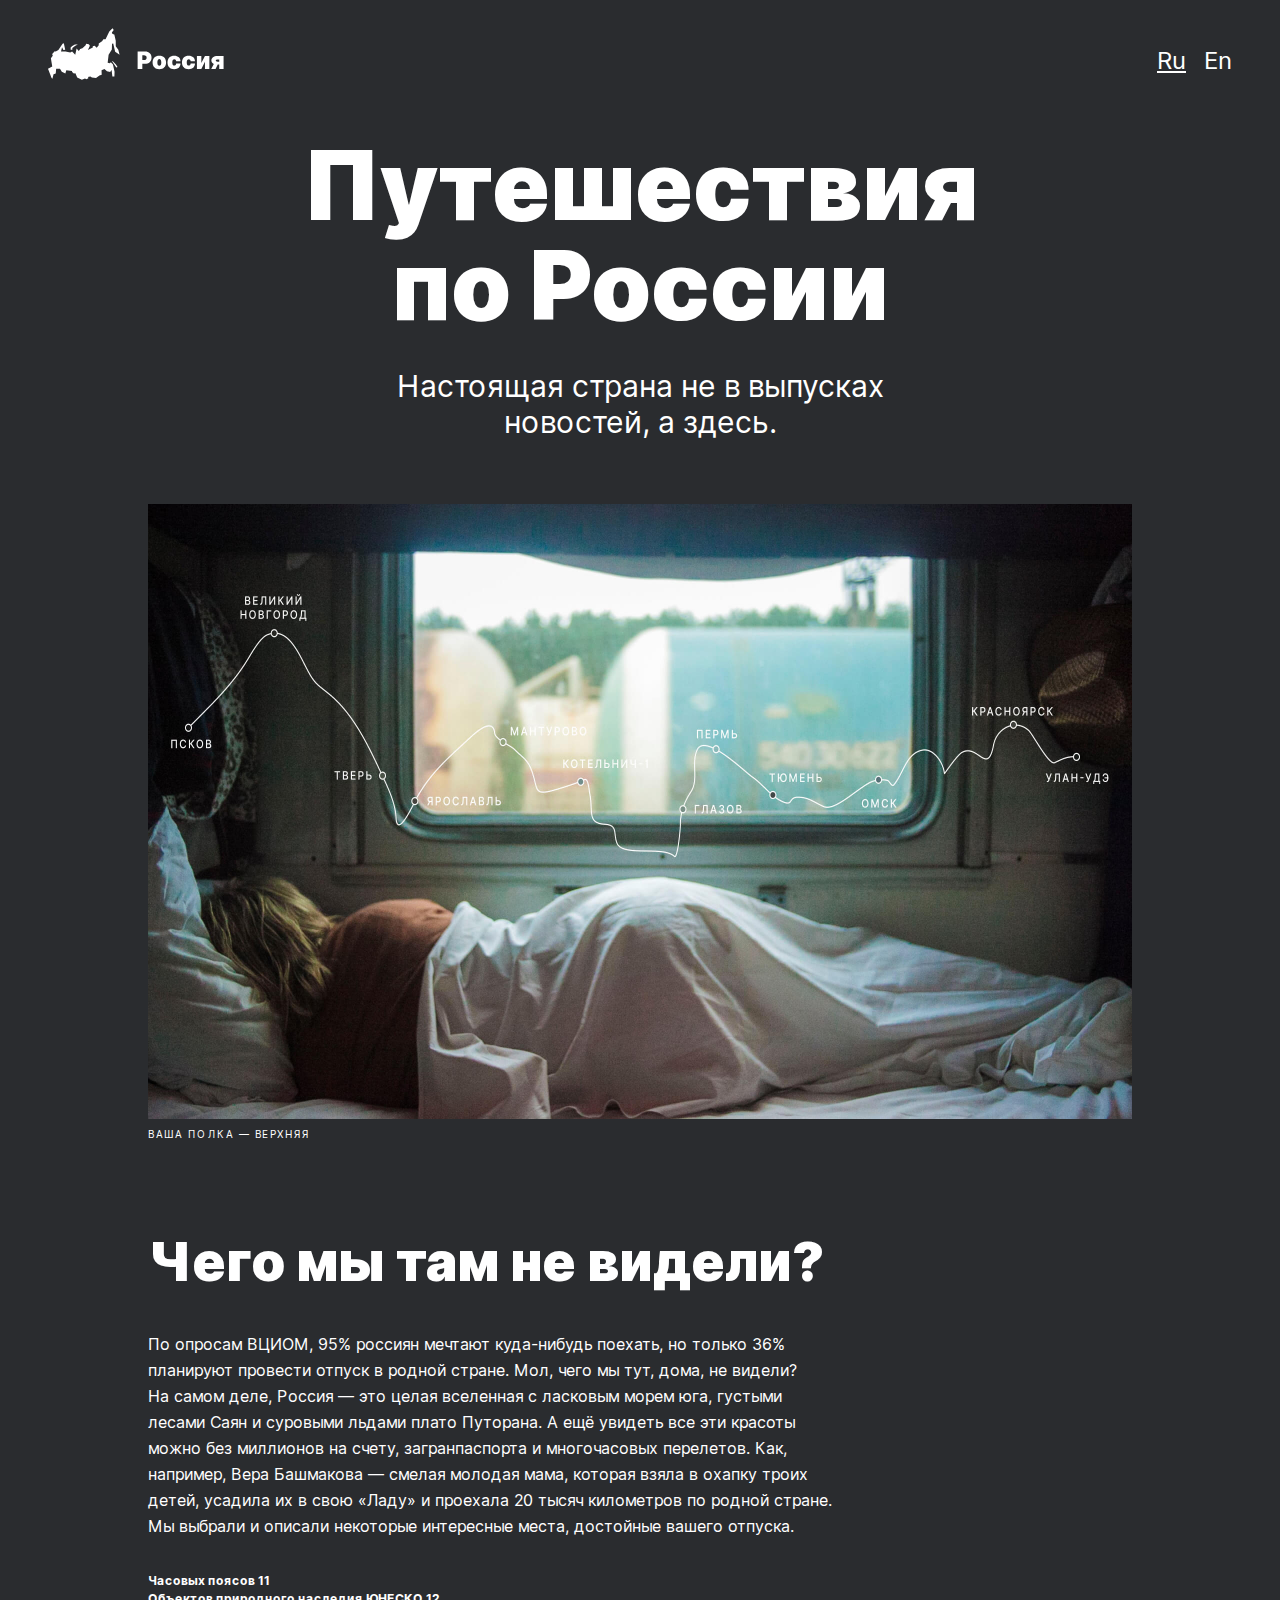
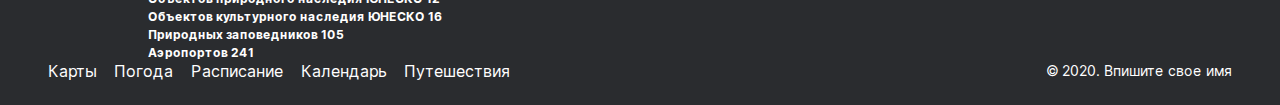
==== index-new.html @ 3299700e "Первые три блока макета" ====
<!DOCTYPE html>
<html lang="ru">
  <head>
    <meta charset="UTF-8" />
    <meta name="viewport" content="width=device-width, initial-scale=1.0" />
    <title>Путешествия по России</title>
    <link rel="stylesheet" href="./pages/index.css" />
  </head>
  <body>
    <div class="page">
      <header class="header">
        <img
          class="header__logo"
          src="./images/header-logo.svg"
          alt="логотип Путешествия по России"
        />
        <ul class="header__lang">
          <li class="header__lang-links">
            <a href="#" class="header__lang-link header__lang-link_active"
              >Ru</a
            >
          </li>
          <li class="header__lang-links">
            <a href="#" class="header__lang-link">En</a>
          </li>
        </ul>
      </header>

      <main class="content">
        <section class="lead">
          <h1 class="lead__title">Путешествия по России</h1>

          <p class="lead__subtitle">
            Настоящая страна не в выпусках новостей, а здесь.
          </p>
          <img
            class="lead__image"
            src="./images/lead-polka.jpg"
            alt="Изображение полки в вагоне"
          />
          <p class="lead__caption">ваша полка — верхняя</p>
        </section>

        <section class="intro">
          <h2 class="intro__title">Чего мы&nbsp;там не&nbsp;видели?</h2>
          <p class="intro__text">
            По&nbsp;опросам ВЦИОМ, 95% россиян мечтают куда-нибудь поехать, но&nbsp;только
            36% планируют провести отпуск в&nbsp;родной стране. Мол, чего мы&nbsp;тут,
            дома, не&nbsp;видели? На&nbsp;самом деле, Россия&nbsp;&mdash; это целая вселенная с
            ласковым морем юга, густыми лесами Саян и&nbsp;суровыми льдами плато
            Путорана. А&nbsp;ещё увидеть все эти красоты можно без миллионов на
            счету, загранпаспорта и&nbsp;многочасовых перелетов. Как, например, Вера
            Башмакова&nbsp;&mdash; смелая молодая мама, которая взяла в&nbsp;охапку троих детей,
            усадила их&nbsp;в&nbsp;свою &laquo;Ладу&raquo; и&nbsp;проехала 20&nbsp;тысяч километров по&nbsp;родной
            стране. Мы&nbsp;выбрали и&nbsp;описали некоторые интересные места, достойные
            вашего отпуска.
          </p>
          <ul class="intro__list">
            <li class="intro__list-element">Часовых поясов 11</li>
            <li class="intro__list-element">
              Объектов природного наследия ЮНЕСКО 12
            </li>
            <li class="intro__list-element">
              Объектов культурного наследия ЮНЕСКО 16
            </li>
            <li class="intro__list-element">Природных заповедников 105</li>
            <li class="intro__list-element">Аэропортов 241</li>
          </ul>
        </section>
      </main>

      <footer class="footer">
        <nav>
          <ul class="footer__menu">
            <li class="footer__links">
              <a href="#" class="footer__link">Карты</a>
            </li>
            <li class="footer__links">
              <a href="#" class="footer__link">Погода</a>
            </li>
            <li class="footer__links">
              <a href="#" class="footer__link">Расписание</a>
            </li>
            <li class="footer__links">
              <a href="#" class="footer__link">Календарь</a>
            </li>
            <li class="footer__links">
              <a href="#" class="footer__link">Путешествия</a>
            </li>
          </ul>
        </nav>
        <div>
          <p class="footer__copyright">&copy; 2020. Впишите свое имя</p>
        </div>
      </footer>
    </div>
  </body>
</html>
---- pages/index.css ----
@import url(../vendor/normalize.css);
@import url(../vendor/fonts/fonts.css);

.page {
  background-color: #2a2c2f;
  max-width: 100%;
  font-family: "Inter", sans-serif;
  -webkit-font-smoothing: antialiased;
  -moz-osx-font-smoothing: grayscale;
}

.header {
  display: flex;
  padding: 28px 48px 0 48px;
  max-width: 100%;
  justify-content: space-between;
}

.header__logo {
  width: 176px;
  height: 52px;
  align-items: center;
}

.header__lang {
  display: flex;
  column-gap: 18px;
  padding: 14px 0 0 0;
  margin: 0;
  align-items: center;
}

.header__lang-links {
  list-style: none;
  padding: 0;
  margin: 0;
}

.header__lang-link {
  padding: 0;
  margin: 0;
  color: #ffffff;
  font-style: normal;
  font-weight: 400;
  font-size: 24px;
  line-height: 1.17;
  text-align: right;
  text-decoration: none;
}

.header__lang-link_active {
  text-decoration: underline;
}

.header__lang-link:hover {
  opacity: 80%;
}

@media screen and (max-width: 790px) {
  .header {
    padding: 28px 24px 0 24px;
  }
}

@media screen and (max-width: 425px) {
  .header {
    padding: 16px 16px 0 16px;
  }
  .header__logo {
    width: 142px;
    height: 42px;
  }

  .header__lang-link {
    font-size: 18px;
    line-height: 1.1;
  }
}

.lead {
  max-width: 984px;
  margin: auto;
  display: flex;
  flex-direction: column;
  align-items: center;
  padding: 0 48px 0 48px;
}

.lead__title {
  max-width: 720px;
  margin: 0;
  padding: 56px 0 0 0;
  color: #ffffff;
  font-style: normal;
  font-weight: 900;
  font-size: 96px;
  line-height: 1.04;
  text-align: center;
}

.lead__subtitle {
  max-width: 640px;
  margin: 0;
  padding: 32px 0 0 0;
  color: #ffffff;
  font-style: normal;
  font-weight: 400;
  font-size: 30px;
  line-height: 1.2;
  text-align: center;
}

.lead__image {
  max-width: 100%;
  object-fit: scale-down;
  padding: 64px 0 0 0;
}

.lead__caption {
  margin: 0;
  padding: 8px 0 0 0;
  color: #ffffff;
  font-style: normal;
  font-weight: 400;
  font-size: 10px;
  line-height: 1.4;
  text-align: center;
  text-transform: uppercase;
  align-self: flex-start;
  letter-spacing: 1.5px;
}

@media screen and (max-width: 1050px) {
  .lead {
    max-width: 928px;
  }
  .lead__title {
    padding-top: 48px;
  }

  .lead__image {
    padding: 56px 0 0 0;
  }
}

@media screen and (max-width: 790px) {
  .lead {
    padding-left: 0;
    padding-right: 0;
  }
  .lead__caption {
    padding: 8px 24px 0 24px;
  }
}

@media screen and (max-width: 700px) {
  .lead__title {
    max-width: 500px;
    padding: 48px 0 0 0;
    font-size: 58px;
    line-height: 63px;
  }

  .lead__subtitle {
    max-width: 500px;
    padding: 16px 0 0 0;
    font-size: 30px;
    line-height: 35px;
    text-align: center;
  }
}

@media screen and (max-width: 425px) {
  .lead__title {
    max-width: 288px;
    padding: 48px 0 0 0;
    font-size: 40px;
    line-height: 44px;
  }

  .lead__subtitle {
    max-width: 288px;
    padding: 16px 0 0 0;
    font-size: 16px;
    line-height: 20px;
    text-align: center;
  }
  .lead__image {
    padding: 40px 0 0 0;
  }

  .lead__caption {
    padding: 8px 15px 0 15px;
  }
}

.intro {
  max-width: 984px;
  margin: auto;
}

.intro__title {
  padding: 92px 0 0 0;
  margin: 0;
  max-width: 690px;
  color: #ffffff;
  font-style: normal;
  font-weight: 900;
  font-size: 54px;
  line-height: 58px;
  text-align: left;
}

.intro__text {
  padding: 40px 0 0 0;
  margin: 0;
  max-width: 690px;
  color: #ffffff;
  font-style: normal;
  font-weight: 400;
  font-size: 16px;
  line-height: 163%;
  text-align: left;
}

.intro__list {
  padding: 33px 0 0 0;
  margin: 0;
}

.intro__list-element {
  margin: 0;
  padding: 0;
  max-width: 690px;
  color: #ffffff;
  font-style: normal;
  font-weight: 700;
  font-size: 12px;
  line-height: 18px;
  list-style: none;
}

@media screen and (max-width: 1050px) {
  .intro {
    max-width: 928px;
    padding: 0 48px 0 48px;
  }
}

@media screen and (max-width: 790px) {
  .intro {
    max-width: 928px;
    padding: 0 24px 0 24px;
  }
}

@media screen and (max-width: 425px) {
  .intro {
    padding: 0 16px 0 16px;
  }

  .intro__title {
    padding: 64px 0 0 0;
    max-width: 288px;
    font-size: 32px;
    line-height: 35px;
  }

  .intro__text {
    max-width: 288px;
  }
}

.footer {
  display: flex;
  max-width: 100%;
  justify-content: space-between;
  padding: 0 48px 24px 48px;
  margin: 0;
  align-items: center;
}

.footer__menu {
  display: flex;
  column-gap: 18px;
  padding: 0;
  margin: 0;
  align-items: center;
}

.footer__links {
  list-style: none;
  padding: 0;
  margin: 0;
}

.footer__link {
  padding: 0;
  margin: 0;
  color: #ffffff;
  font-style: normal;
  font-weight: 400;
  font-size: 16px;
  line-height: 18px;
  text-decoration: none;
}

.footer__copyright {
  padding: 0;
  margin: 0;
  font-style: normal;
  font-weight: 400;
  font-size: 14px;
  line-height: 16px;
  text-align: right;
  color: #ffffff;
}

@media screen and (max-width: 790px) {
  .footer {
    flex-direction: column;
    align-items: flex-start;
    padding: 0 16px 24px 16px;
  }

  .footer__menu {
    flex-direction: column;
    align-items: flex-start;
  }

  .footer__links {
    padding-bottom: 32px;
  }

  .footer__link {
    font-size: 24px;
    line-height: 24px;
  }

  .footer__copyright {
    padding-top: 16px;
    font-size: 14px;
    line-height: 14px;
  }
}
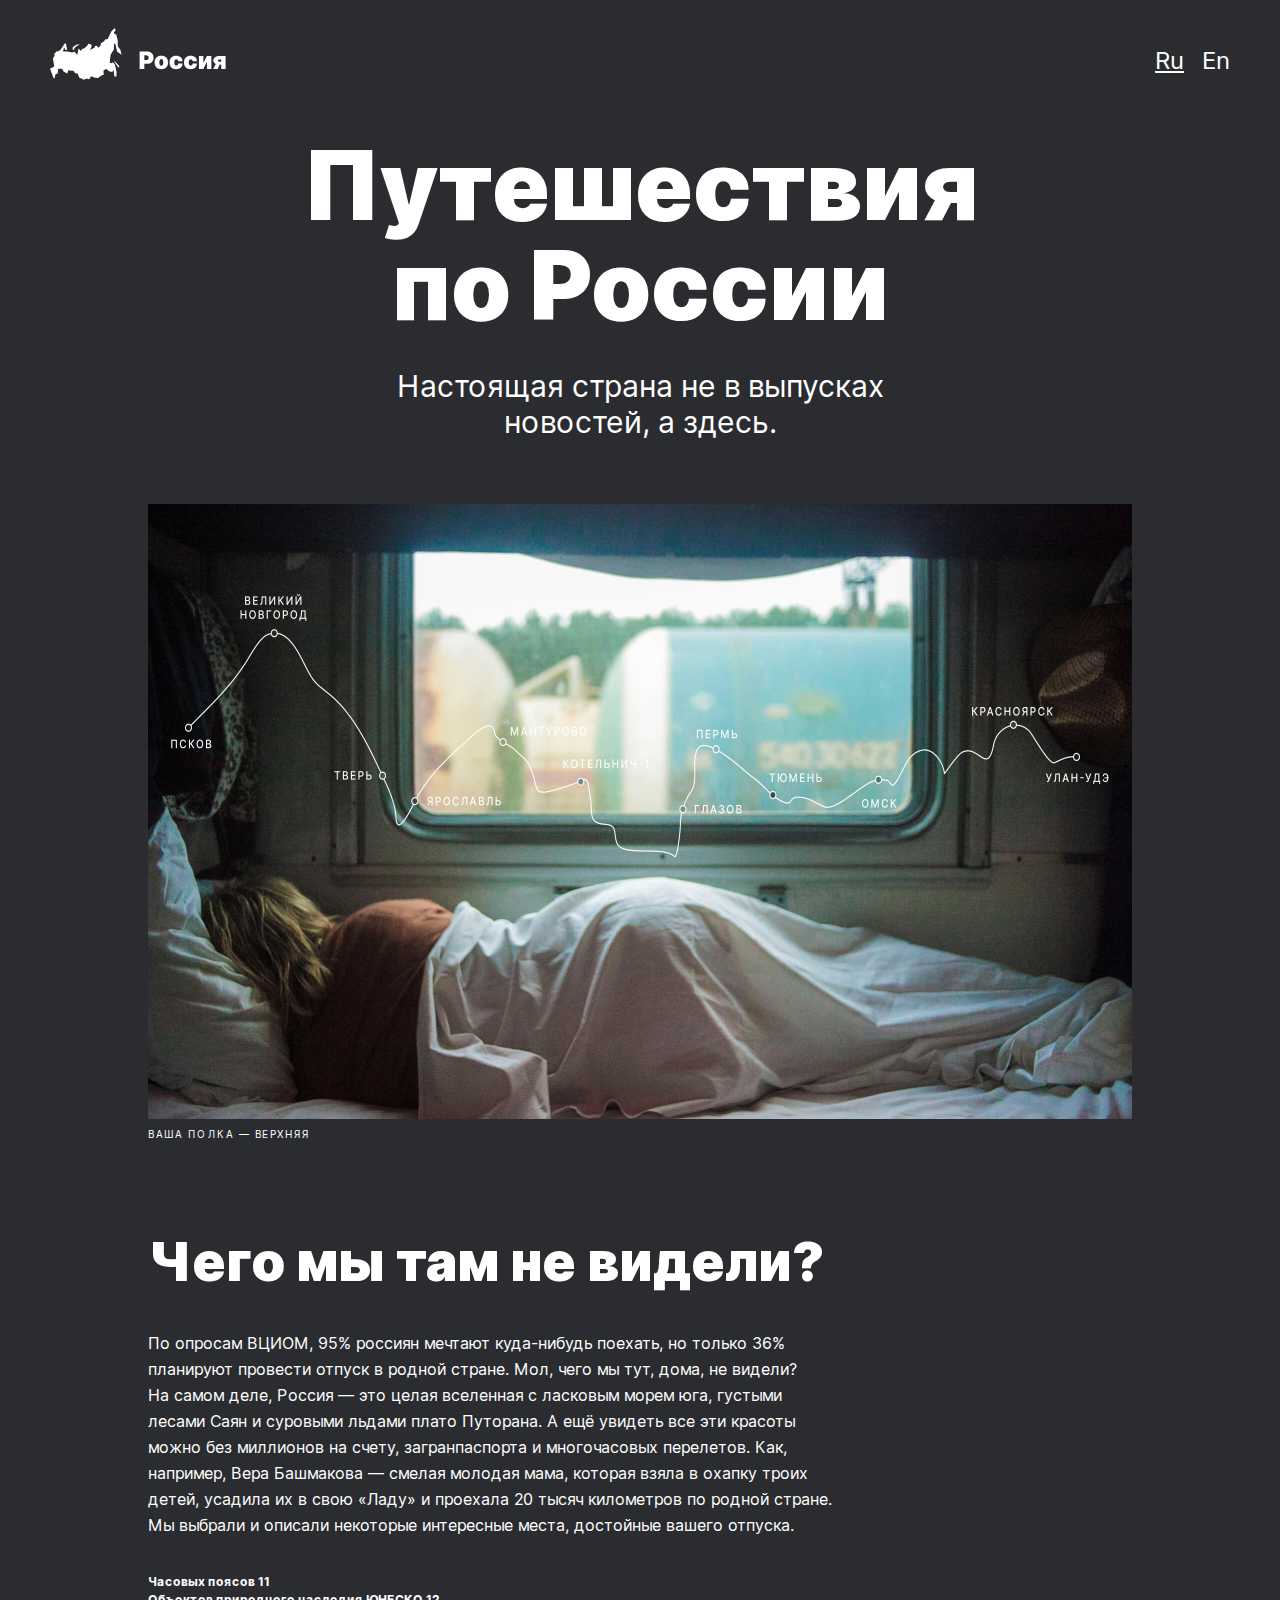
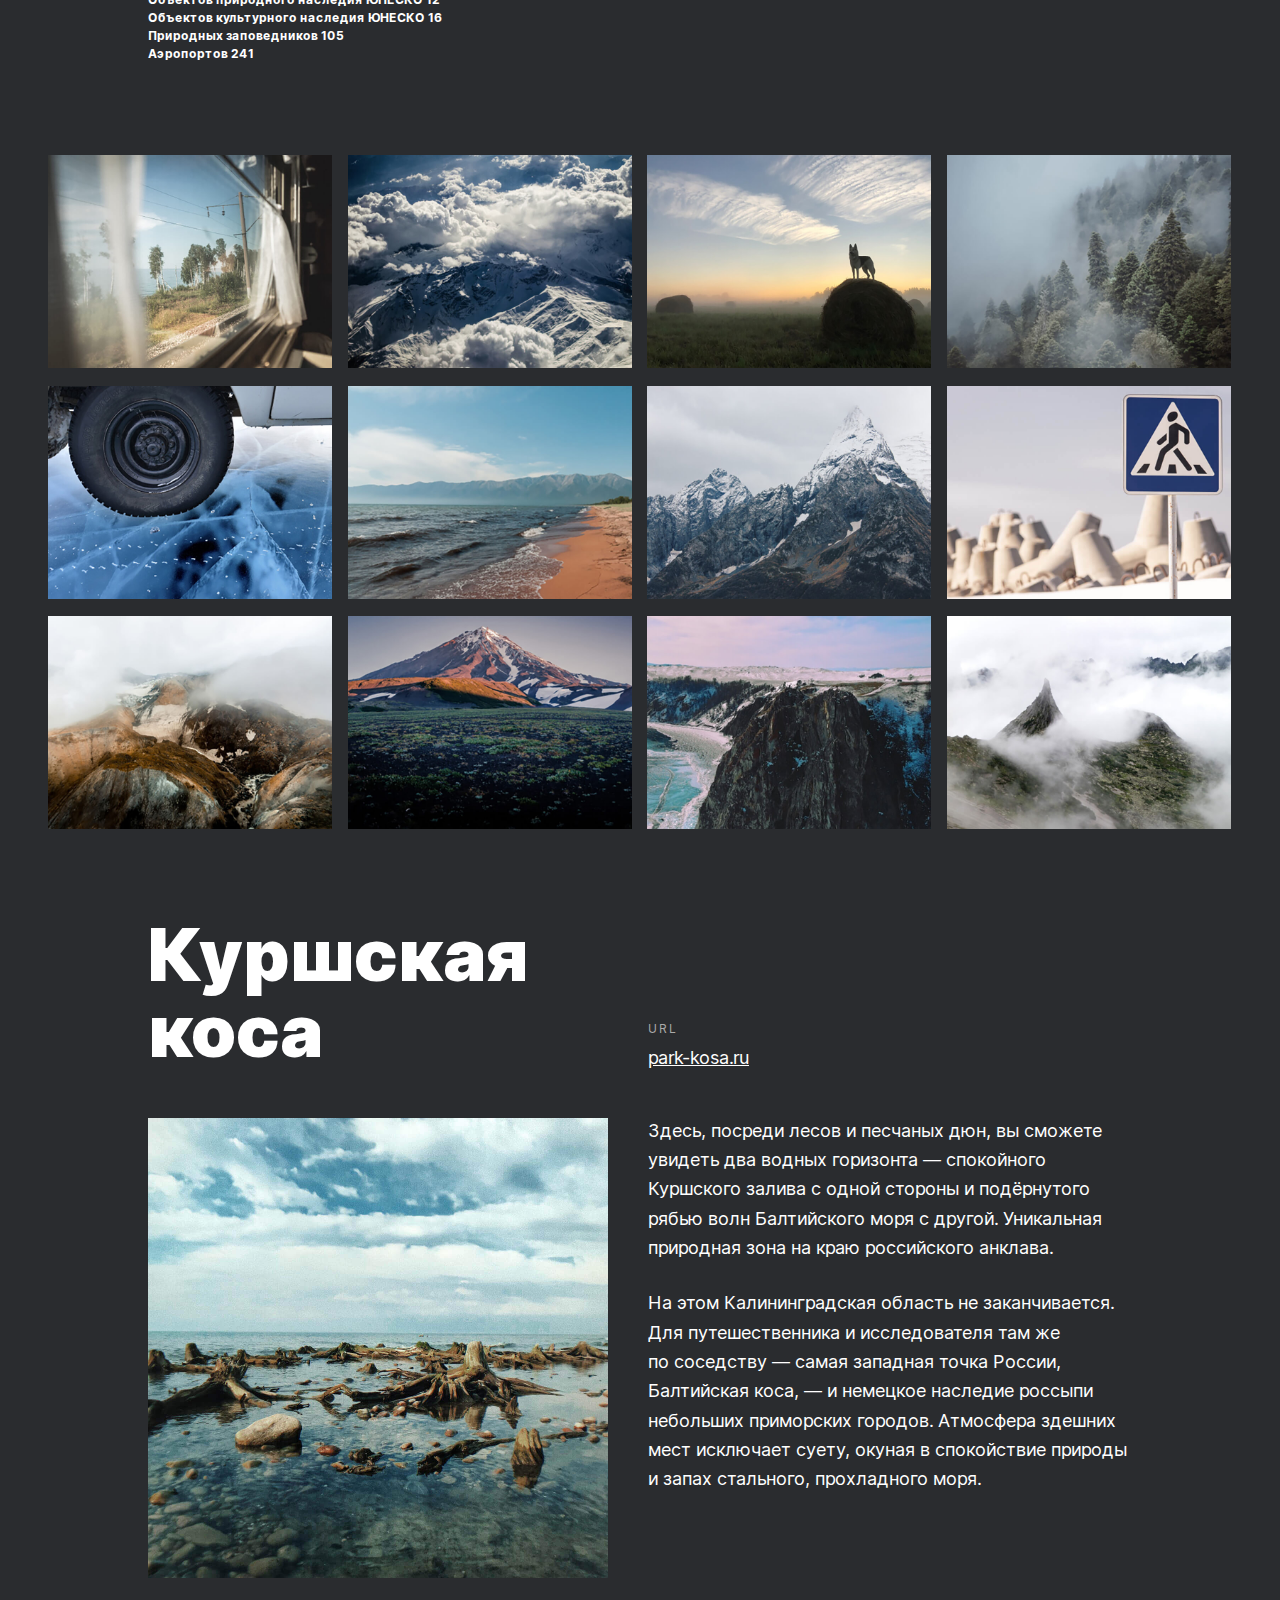
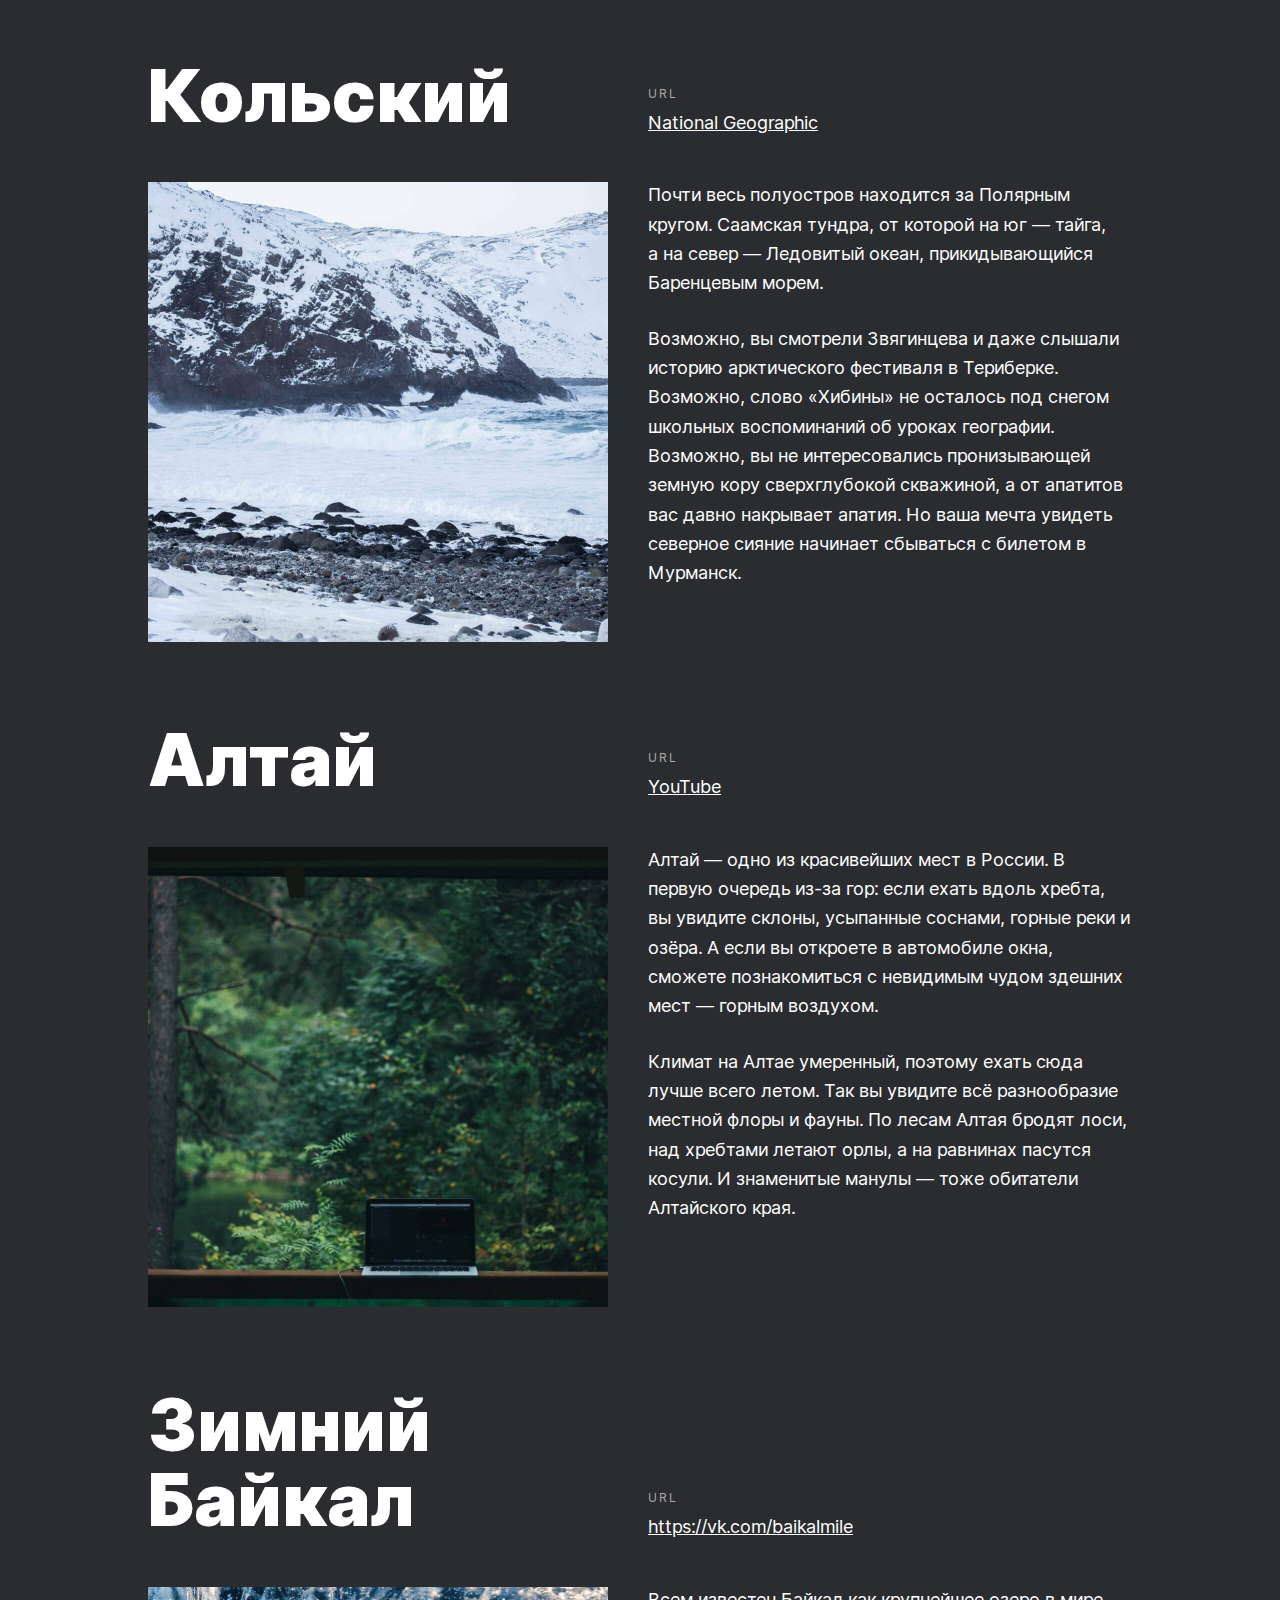
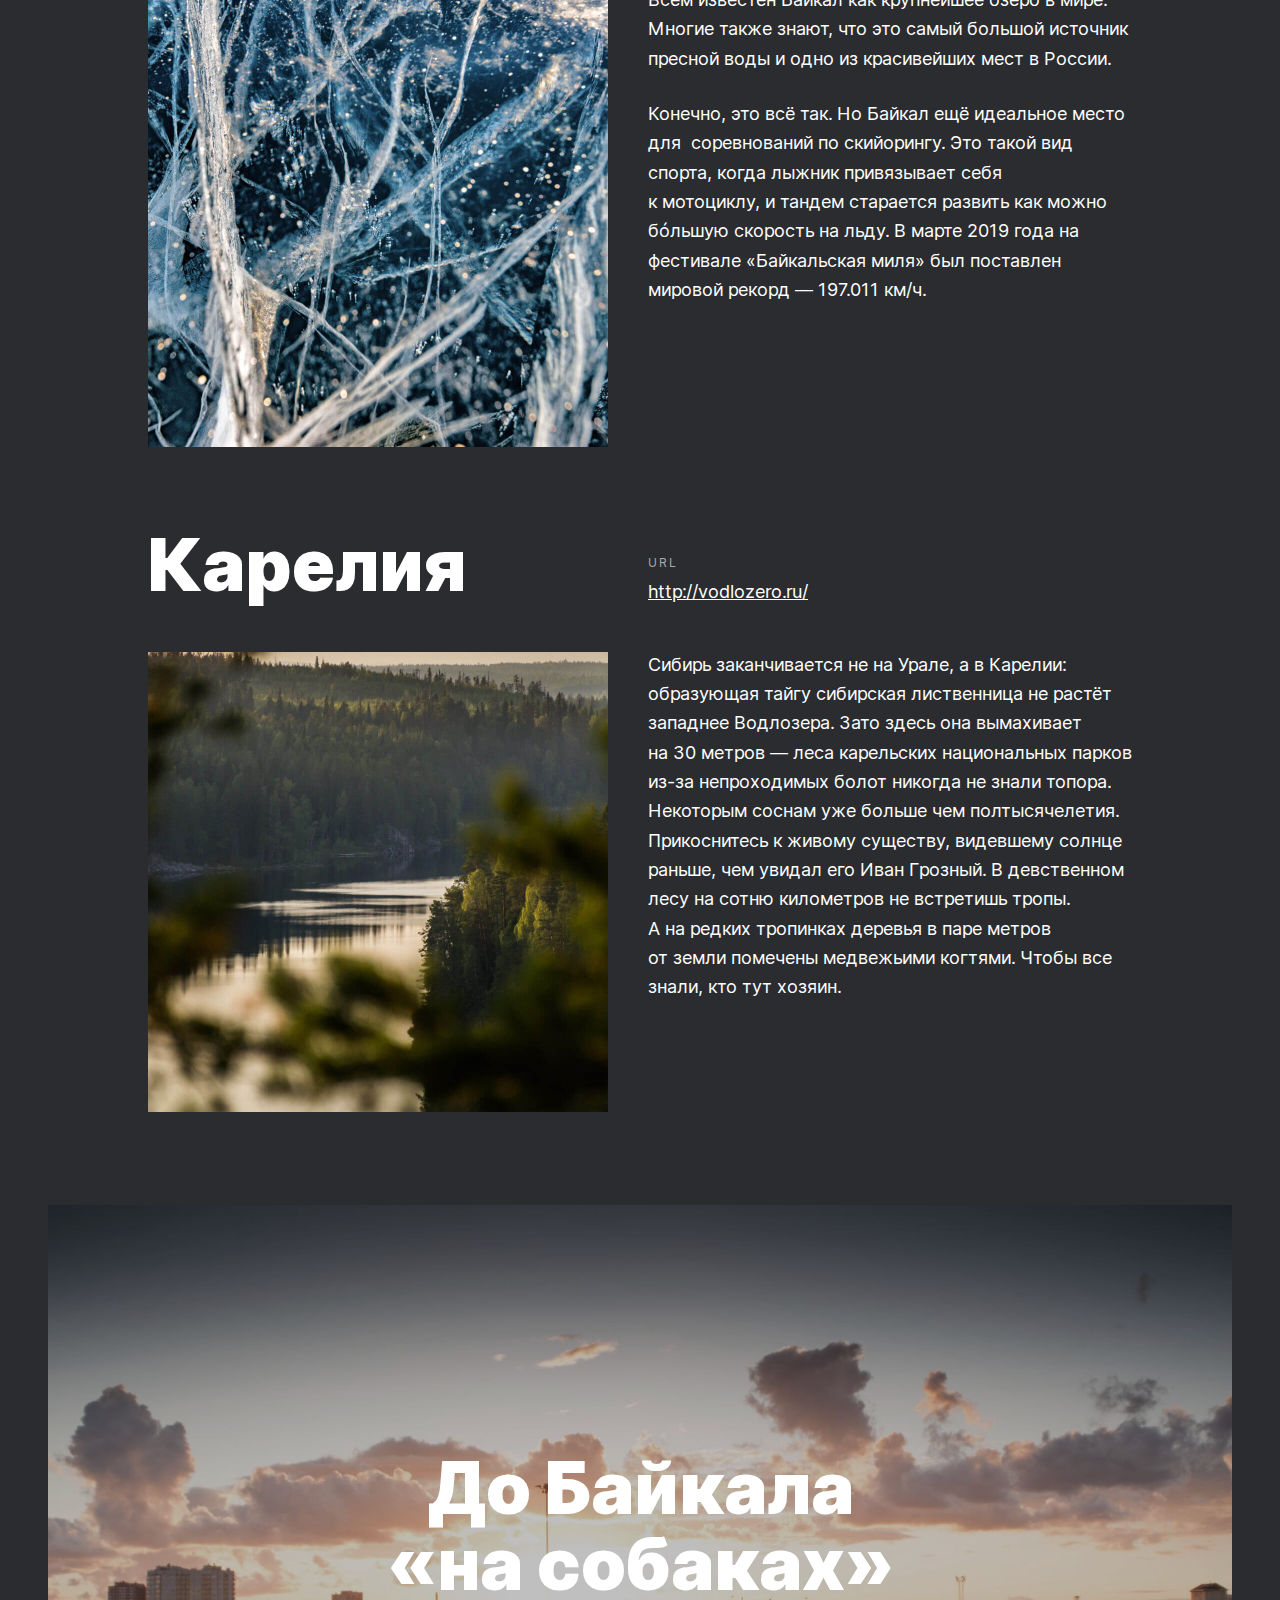
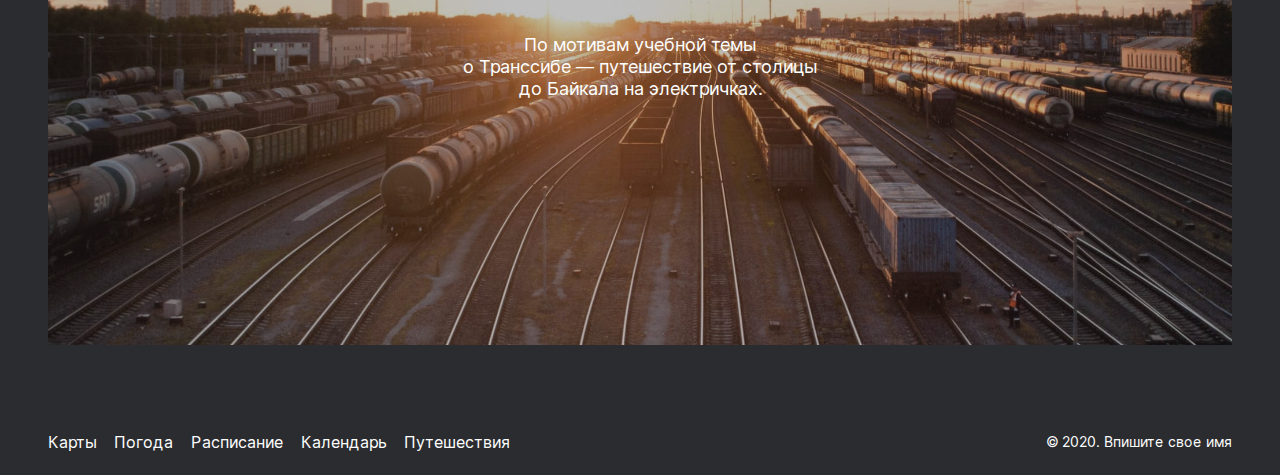
==== commit b8dbc0b9: "Готовая верстка" ====
--- a/index-new.html
+++ b/index-new.html
@@ -3,8 +3,8 @@
   <head>
     <meta charset="UTF-8" />
     <meta name="viewport" content="width=device-width, initial-scale=1.0" />
+    <link rel="stylesheet" href="./pages/index.css" />
     <title>Путешествия по России</title>
-    <link rel="stylesheet" href="./pages/index.css" />
   </head>
   <body>
     <div class="page">
@@ -44,16 +44,18 @@
         <section class="intro">
           <h2 class="intro__title">Чего мы&nbsp;там не&nbsp;видели?</h2>
           <p class="intro__text">
-            По&nbsp;опросам ВЦИОМ, 95% россиян мечтают куда-нибудь поехать, но&nbsp;только
-            36% планируют провести отпуск в&nbsp;родной стране. Мол, чего мы&nbsp;тут,
-            дома, не&nbsp;видели? На&nbsp;самом деле, Россия&nbsp;&mdash; это целая вселенная с
-            ласковым морем юга, густыми лесами Саян и&nbsp;суровыми льдами плато
-            Путорана. А&nbsp;ещё увидеть все эти красоты можно без миллионов на
-            счету, загранпаспорта и&nbsp;многочасовых перелетов. Как, например, Вера
-            Башмакова&nbsp;&mdash; смелая молодая мама, которая взяла в&nbsp;охапку троих детей,
-            усадила их&nbsp;в&nbsp;свою &laquo;Ладу&raquo; и&nbsp;проехала 20&nbsp;тысяч километров по&nbsp;родной
-            стране. Мы&nbsp;выбрали и&nbsp;описали некоторые интересные места, достойные
-            вашего отпуска.
+            По&nbsp;опросам ВЦИОМ, 95% россиян мечтают куда-нибудь поехать,
+            но&nbsp;только 36% планируют провести отпуск в&nbsp;родной стране.
+            Мол, чего мы&nbsp;тут, дома, не&nbsp;видели? На&nbsp;самом деле,
+            Россия&nbsp;&mdash; это целая вселенная с ласковым морем юга,
+            густыми лесами Саян и&nbsp;суровыми льдами плато Путорана.
+            А&nbsp;ещё увидеть все эти красоты можно без миллионов на счету,
+            загранпаспорта и&nbsp;многочасовых перелетов. Как, например, Вера
+            Башмакова&nbsp;&mdash; смелая молодая мама, которая взяла
+            в&nbsp;охапку троих детей, усадила их&nbsp;в&nbsp;свою
+            &laquo;Ладу&raquo; и&nbsp;проехала 20&nbsp;тысяч километров
+            по&nbsp;родной стране. Мы&nbsp;выбрали и&nbsp;описали некоторые
+            интересные места, достойные вашего отпуска.
           </p>
           <ul class="intro__list">
             <li class="intro__list-element">Часовых поясов 11</li>
@@ -67,25 +69,284 @@
             <li class="intro__list-element">Аэропортов 241</li>
           </ul>
         </section>
+
+        <section class="photo-grid">
+          <li class="photo-grid__item">
+            <img
+              class="photo-grid__img"
+              src="./images/photo-grid-train.jpg"
+              alt="Поезд"
+            />
+          </li>
+          <li class="photo-grid__item">
+            <img
+              class="photo-grid__img"
+              src="./images/photo-grid-atharva-tulsi.jpg"
+              alt="Вершина горы"
+            />
+          </li>
+          <li class="photo-grid__item">
+            <img
+              class="photo-grid__img"
+              src="./images/photo-grid-tuman.jpg"
+              alt="Туман"
+            />
+          </li>
+          <li class="photo-grid__item">
+            <img
+              class="photo-grid__img"
+              src="./images/photo-grid-sochi.jpg"
+              alt="Сочи"
+            />
+          </li>
+          <li class="photo-grid__item">
+            <img
+              class="photo-grid__img"
+              src="./images/photo-grid-arisa.jpg"
+              alt="Лед"
+            />
+          </li>
+          <li class="photo-grid__item">
+            <img
+              class="photo-grid__img"
+              src="./images/photo-grid-baikal.jpg"
+              alt="Байкал"
+            />
+          </li>
+          <li class="photo-grid__item">
+            <img
+              class="photo-grid__img"
+              src="./images/photo-grid-elbrus.jpg"
+              alt="Эльбрус"
+            />
+          </li>
+          <li class="photo-grid__item">
+            <img
+              class="photo-grid__img"
+              src="./images/photo-grid-kondratiev.jpg"
+              alt="Кондратьев"
+            />
+          </li>
+          <li class="photo-grid__item">
+            <img
+              class="photo-grid__img"
+              src="./images/photo-grid-kamchatka-1.jpg"
+              alt="Камчатка"
+            />
+          </li>
+          <li class="photo-grid__item">
+            <img
+              class="photo-grid__img"
+              src="./images/photo-grid-kamchatka-2.jpg"
+              alt="Камчатка"
+            />
+          </li>
+          <li class="photo-grid__item">
+            <img
+              class="photo-grid__img"
+              src="./images/photo-grid-baikal-2.jpg"
+              alt="Байкал"
+            />
+          </li>
+          <li class="photo-grid__item">
+            <img
+              class="photo-grid__img"
+              src="./images/photo-grid-ergaki.jpg"
+              alt="Эргаки"
+            />
+          </li>
+        </section>
+        <section class="places">
+          <div class="place">
+            <h2 class="place__title">Куршская коса</h2>
+            <img
+              class="place__img"
+              src="./images/place-kosa.jpg"
+              alt="Куршская коса"
+            />
+            <div class="place__website">
+              <p class="url">URL</p>
+              <a href="http://park-kosa.ru" class="place__link">park-kosa.ru</a>
+            </div>
+            <div class="place__paragraph">
+              <p class="place__text place__text_top">
+                Здесь, посреди лесов и&nbsp;песчаных дюн, вы&nbsp;сможете
+                увидеть два водных горизонта&nbsp;&mdash; спокойного Куршского
+                залива с&nbsp;одной стороны и подёрнутого рябью волн Балтийского
+                моря с&nbsp;другой. Уникальная природная зона на&nbsp;краю
+                российского анклава.
+              </p>
+              <p class="place__text">
+                На&nbsp;этом Калининградская область не&nbsp;заканчивается.
+                Для&nbsp;путешественника и&nbsp;исследователя там&nbsp;же
+                по&nbsp;соседству&nbsp;&mdash; самая западная точка России,
+                Балтийская коса,&nbsp;&mdash; и&nbsp;немецкое наследие россыпи
+                небольших приморских городов. Атмосфера здешних мест исключает
+                суету, окуная в&nbsp;спокойствие природы и&nbsp;запах стального,
+                прохладного моря.
+              </p>
+            </div>
+          </div>
+          <div class="place">
+            <h2 class="place__title">Кольский</h2>
+            <img
+              class="place__img"
+              src="./images/place-kolsky.jpg"
+              alt="Кольский"
+            />
+            <div class="place__website">
+              <p class="url">URL</p>
+              <a
+                href="https://yourshot.nationalgeographic.com/photos/?keywords=kolskiy"
+                class="place__link"
+                >National Geographic</a
+              >
+            </div>
+            <div class="place__paragraph">
+              <p class="place__text place__text_top">
+                Почти весь полуостров находится за&nbsp;Полярным кругом.
+                Саамская тундра, от&nbsp;которой на&nbsp;юг&nbsp;&mdash; тайга,
+                а&nbsp;на&nbsp;север&nbsp;&mdash; Ледовитый океан,
+                прикидывающийся Баренцевым морем.
+              </p>
+              <p class="place__text">
+                Возможно, вы смотрели Звягинцева и даже слышали историю
+                арктического фестиваля в Териберке. Возможно, слово «Хибины» не
+                осталось под снегом школьных воспоминаний об уроках географии.
+                Возможно, вы не интересовались пронизывающей земную кору
+                сверхглубокой скважиной, а от апатитов вас давно накрывает
+                апатия. Но ваша мечта увидеть северное сияние начинает сбываться
+                с билетом в Мурманск.
+              </p>
+            </div>
+          </div>
+          <div class="place">
+            <h2 class="place__title">Алтай</h2>
+            <img
+              class="place__img"
+              src="./images/place-altai.jpg"
+              alt="Алтай"
+            />
+            <div class="place__website">
+              <p class="url">URL</p>
+              <a
+                href="https://www.youtube.com/watch?v=7ZEsoV7kWAQ
+              "
+                class="place__link"
+                >YouTube
+              </a>
+            </div>
+            <div class="place__paragraph">
+              <p class="place__text place__text_top">
+                Алтай — одно из красивейших мест в России. В первую очередь
+                из-за гор: если ехать вдоль хребта, вы увидите склоны, усыпанные
+                соснами, горные реки и озёра. А&nbsp;если вы откроете в
+                автомобиле окна, сможете познакомиться с невидимым чудом здешних
+                мест — горным воздухом.
+              </p>
+              <p class="place__text">
+                Климат на Алтае умеренный, поэтому ехать сюда лучше всего летом.
+                Так вы увидите всё разнообразие местной флоры и фауны. По лесам
+                Алтая бродят лоси, над хребтами летают орлы, а&nbsp;на равнинах
+                пасутся косули. И&nbsp;знаменитые манулы — тоже обитатели
+                Алтайского края.
+              </p>
+            </div>
+          </div>
+          <div class="place">
+            <h2 class="place__title">Зимний Байкал</h2>
+            <img
+              class="place__img"
+              src="./images/place-winter-baikal.jpg"
+              alt="Зимний Байкал"
+            />
+            <div class="place__website">
+              <p class="url">URL</p>
+              <a href="https://vk.com/baikalmile" class="place__link"
+                >https://vk.com/baikalmile</a
+              >
+            </div>
+            <div class="place__paragraph">
+              <p class="place__text place__text_top">
+                Всем известен Байкал как крупнейшее озеро в&nbsp;мире. Многие
+                также знают, что это самый большой источник пресной воды
+                и&nbsp;одно из красивейших мест в&nbsp;России.
+              </p>
+              <p class="place__text">
+                Конечно, это всё так. Но Байкал ещё идеальное место для 
+                соревнований по скийорингу. Это такой вид спорта, когда лыжник
+                привязывает себя к&nbsp;мотоциклу,&nbsp;и&nbsp;тандем старается развить как
+                можно бóльшую скорость на льду. В марте 2019 года на фестивале
+                «Байкальская миля» был поставлен мировой рекорд — 197.011 км/ч.
+              </p>
+            </div>
+          </div>
+          <div class="place">
+            <h2 class="place__title">Карелия</h2>
+            <img
+              class="place__img"
+              src="./images/place-karelia.jpg"
+              alt="Карелия"
+            />
+            <div class="place__website">
+              <p class="url">URL</p>
+              <a href="http://vodlozero.ru" class="place__link"
+                >http://vodlozero.ru/</a
+              >
+            </div>
+            <div class="place__paragraph">
+              <p class="place__text place__text_top">
+                Сибирь заканчивается не&nbsp;на&nbsp;Урале,
+                а&nbsp;в&nbsp;Карелии: образующая тайгу сибирская лиственница
+                не&nbsp;растёт западнее Водлозера. Зато здесь она вымахивает
+                на&nbsp;30&nbsp;метров&nbsp;&mdash; леса карельских национальных
+                парков из-за непроходимых болот никогда не&nbsp;знали топора.
+                Некоторым соснам уже больше чем полтысячелетия. Прикоснитесь к
+                живому существу, видевшему солнце раньше, чем увидал его Иван
+                Грозный. В&nbsp;девственном лесу на&nbsp;сотню километров
+                не&nbsp;встретишь тропы. А&nbsp;на&nbsp;редких тропинках деревья
+                в&nbsp;паре метров от&nbsp;земли помечены медвежьими когтями.
+                Чтобы все знали, кто тут хозяин.
+              </p>
+              <p class="place__text"></p>
+            </div>
+          </div>
+        </section>
+        <section class="cover">
+          <h2 class="cover__title">До Байкала «на&nbsp;собаках»</h2>
+          <p class="cover__subtitle">
+            По мотивам учебной темы о&nbsp;Транссибе&nbsp;—&nbsp;путешествие от&nbsp;столицы до
+            Байкала на электричках.
+          </p>
+        </section>
       </main>
 
       <footer class="footer">
         <nav>
           <ul class="footer__menu">
             <li class="footer__links">
-              <a href="#" class="footer__link">Карты</a>
-            </li>
-            <li class="footer__links">
-              <a href="#" class="footer__link">Погода</a>
-            </li>
-            <li class="footer__links">
-              <a href="#" class="footer__link">Расписание</a>
-            </li>
-            <li class="footer__links">
-              <a href="#" class="footer__link">Календарь</a>
-            </li>
-            <li class="footer__links">
-              <a href="#" class="footer__link">Путешествия</a>
+              <a href="https://yandex.ru/maps" class="footer__link">Карты</a>
+            </li>
+            <li class="footer__links">
+              <a href="https://yandex.ru/pogoda" class="footer__link">Погода</a>
+            </li>
+            <li class="footer__links">
+              <a href="https://rasp.yandex.ru" class="footer__link"
+                >Расписание</a
+              >
+            </li>
+            <li class="footer__links">
+              <a href="https://calendar.yandex.ru" class="footer__link"
+                >Календарь</a
+              >
+            </li>
+            <li class="footer__links">
+              <a
+                href="
+              https://travel.yandex.ru"
+                class="footer__link"
+                >Путешествия</a
+              >
             </li>
           </ul>
         </nav>
--- a/pages/index.css
+++ b/pages/index.css
@@ -5,13 +5,11 @@
   background-color: #2a2c2f;
   max-width: 100%;
   font-family: "Inter", sans-serif;
-  -webkit-font-smoothing: antialiased;
-  -moz-osx-font-smoothing: grayscale;
 }
 
 .header {
   display: flex;
-  padding: 28px 48px 0 48px;
+  padding: 28px 50px 0 50px;
   max-width: 100%;
   justify-content: space-between;
 }
@@ -28,6 +26,8 @@
   padding: 14px 0 0 0;
   margin: 0;
   align-items: center;
+  -webkit-font-smoothing: antialiased;
+  -moz-osx-font-smoothing: grayscale;
 }
 
 .header__lang-links {
@@ -96,6 +96,8 @@
   font-size: 96px;
   line-height: 1.04;
   text-align: center;
+  -webkit-font-smoothing: antialiased;
+  -moz-osx-font-smoothing: grayscale;
 }
 
 .lead__subtitle {
@@ -108,6 +110,8 @@
   font-size: 30px;
   line-height: 1.2;
   text-align: center;
+  -webkit-font-smoothing: antialiased;
+  -moz-osx-font-smoothing: grayscale;
 }
 
 .lead__image {
@@ -148,6 +152,7 @@
     padding-left: 0;
     padding-right: 0;
   }
+
   .lead__caption {
     padding: 8px 24px 0 24px;
   }
@@ -209,10 +214,12 @@
   font-size: 54px;
   line-height: 58px;
   text-align: left;
+  -webkit-font-smoothing: antialiased;
+  -moz-osx-font-smoothing: grayscale;
 }
 
 .intro__text {
-  padding: 40px 0 0 0;
+  padding: 39px 0 0 0;
   margin: 0;
   max-width: 690px;
   color: #ffffff;
@@ -221,10 +228,12 @@
   font-size: 16px;
   line-height: 163%;
   text-align: left;
+  -webkit-font-smoothing: antialiased;
+  -moz-osx-font-smoothing: grayscale;
 }
 
 .intro__list {
-  padding: 33px 0 0 0;
+  padding: 35px 0 0 0;
   margin: 0;
 }
 
@@ -238,6 +247,8 @@
   font-size: 12px;
   line-height: 18px;
   list-style: none;
+  -webkit-font-smoothing: antialiased;
+  -moz-osx-font-smoothing: grayscale;
 }
 
 @media screen and (max-width: 1050px) {
@@ -251,6 +262,15 @@
   .intro {
     max-width: 928px;
     padding: 0 24px 0 24px;
+  }
+
+  .intro__title {
+    padding: 89px 0 0 0;
+  }
+
+  .intro__list {
+    padding: 33px 0 0 0;
+    margin: 0;
   }
 }
 
@@ -271,11 +291,378 @@
   }
 }
 
+.photo-grid {
+  padding: 92px 48px 85px 48px;
+  margin: 0;
+  display: grid;
+  grid-template-columns: repeat(auto-fit, minmax(284px, 1fr));
+  gap: 14px;
+}
+
+.photo-grid__item {
+  list-style-type: none;
+  margin: 0;
+  padding: 0;
+}
+
+.photo-grid__img {
+  width: 284px;
+  object-fit: scale-down;
+}
+
+@media screen and (max-width: 1050px) {
+  .photo-grid {
+    grid-template-columns: repeat(auto-fit, minmax(300px, 1fr));
+    gap: 11px;
+  }
+  .photo-grid__img {
+    width: 300px;
+  }
+}
+
+@media screen and (max-width: 790px) {
+  .photo-grid {
+    padding: 88px 24px 84px 24px;
+    grid-template-columns: repeat(auto-fit, minmax(352px, 1fr));
+    gap: 13px;
+  }
+  .photo-grid__img {
+    width: 352px;
+  }
+}
+
+@media screen and (max-width: 425px) {
+  .photo-grid {
+    padding: 64px 16px 10px 16px;
+    grid-template-columns: repeat(auto-fit, minmax(288px, 1fr));
+    gap: 9px;
+  }
+  .photo-grid__img {
+    width: 288px;
+  }
+}
+
+.places {
+  padding: 0 148px 0 148px;
+}
+
+.place {
+  margin: 0;
+  display: grid;
+  grid-template-areas:
+    "title website"
+    "img paragraph";
+}
+
+.place__title {
+  grid-area: title;
+  padding: 0 0 12px 0;
+  margin: 0;
+  max-width: 460px;
+  color: #ffffff;
+  font-style: normal;
+  font-weight: 900;
+  font-size: 72px;
+  line-height: 1.05;
+  -webkit-font-smoothing: antialiased;
+  -moz-osx-font-smoothing: grayscale;
+}
+
+.place__img {
+  grid-area: img;
+  width: 460px;
+  padding: 37px 40px 80px 0;
+}
+
+.place__website {
+  grid-area: website;
+  align-self: end;
+  padding: 0 0 12px 0;
+}
+
+.url {
+  padding: 0 0 12px 0;
+  margin: 0;
+  color: #aaaaaa;
+  font-style: normal;
+  font-weight: 400;
+  font-size: 12px;
+  line-height: 1;
+  letter-spacing: 2px;
+  -webkit-font-smoothing: antialiased;
+  -moz-osx-font-smoothing: grayscale;
+}
+
+.place__link {
+  padding: 0;
+  margin: 0;
+  color: #ffffff;
+  font-style: normal;
+  font-weight: 400;
+  font-size: 18px;
+  line-height: 1.2;
+  text-decoration: underline;
+  -webkit-font-smoothing: antialiased;
+  -moz-osx-font-smoothing: grayscale;
+}
+
+.place__link:hover {
+  opacity: 0.8;
+}
+
+.place__paragraph {
+  grid-area: paragraph;
+}
+
+.place__text {
+  margin: 0;
+  padding: 0;
+  color: #ffffff;
+  font-style: normal;
+  font-weight: 400;
+  font-size: 18px;
+  line-height: 1.63;
+  -webkit-font-smoothing: antialiased;
+  -moz-osx-font-smoothing: grayscale;
+}
+
+.place__text_top {
+  padding: 35px 0 26px 0;
+}
+
+@media screen and (max-width: 1050px) {
+  .places {
+    padding: 0 48px 0 48px;
+  }
+  .place__img {
+    width: 440px;
+    padding: 37px 32px 80px 0;
+  }
+
+  .place__text_top {
+    padding: 36px 0 26px 0;
+  }
+
+  .url {
+    padding: 0 0 10px 0;
+  }
+
+  .place__website {
+    padding: 0 0 10px 0;
+  }
+}
+
+@media screen and (max-width: 790px) {
+  .places {
+    padding: 0 24px 0 24px;
+  }
+
+  .place__title {
+    max-width: 330px;
+    font-size: 42px;
+    line-height: 1.1;
+  }
+
+  .place__img {
+    width: 340px;
+    padding: 37px 28px 0 0;
+  }
+
+  .place__paragraph {
+    padding-bottom: 73px;
+    max-width: 352px;
+  }
+  .place__text {
+    font-size: 16px;
+  }
+  .place__text_top {
+    padding: 33px 0 26px 0;
+  }
+}
+
+@media screen and (max-width: 650px) {
+  .place {
+    margin: 0;
+    display: grid;
+    grid-template-areas:
+      "title"
+      "website"
+      "img"
+      "paragraph";
+  }
+
+  .places {
+    padding: 0;
+  }
+
+  .place__website {
+    padding: 19px 16px 0 16px;
+  }
+
+  .place__title {
+    max-width: 288px;
+    font-size: 32px;
+    line-height: 1.09;
+    padding-top: 50px;
+    padding-left: 16px;
+  }
+
+  .place__paragraph {
+    padding: 0 16px 0 16px;
+    max-width: 288px;
+  }
+
+  .place__img {
+    max-width: 320px;
+    padding: 30px 0 0 0;
+  }
+
+  .place__text_top {
+    padding: 32px 0 27px 0;
+  }
+
+  .url {
+    padding: 0 0 12px 0;
+  }
+}
+
+.cover {
+  margin: 13px auto 0 auto;
+  display: flex;
+  flex-direction: column;
+  align-items: center;
+  position: relative;
+  background-image: url("../images/cover-trains.jpg");
+  background-position: center;
+  background-size: cover;
+  max-width: 1184px;
+  min-height: 740px;
+  position: relative;
+}
+
+.cover:after {
+  content: "";
+  background-color: #2a2c2f;
+  position: absolute;
+  width: 100%;
+  height: 100%;
+  bottom: 0;
+  left: 0;
+  opacity: 0.3;
+}
+
+.cover:hover:after {
+  content: "";
+  background-color: #2a2c2f;
+  position: absolute;
+  width: 100%;
+  height: 100%;
+  bottom: 0;
+  left: 0;
+  opacity: 0.9;
+}
+
+
+.cover__title {
+  padding: 0;
+  margin: 245px 0 0 0;
+  max-width: 560px;
+  font-style: normal;
+  font-weight: 900;
+  font-size: 72px;
+  line-height: 1.06;
+  text-align: center;
+  color: #ffffff;
+  z-index: 2;
+  position: relative;
+}
+
+.cover__subtitle {
+  margin: 32px 0 0 0;
+  padding: 0;
+  max-width: 360px;
+  font-style: normal;
+  font-weight: 400;
+  font-size: 18px;
+  line-height: 1.22;
+  text-align: center;
+  color: #ffffff;
+  z-index: 2;
+  position: relative;
+}
+
+@media screen and (max-width: 1050px) {
+  .cover {
+    margin: 13px 0 0 0;
+    width: 100%;
+    min-height: 62vw;
+  }
+
+  .cover__title {
+    margin: 194px 0 0 0;
+  }
+
+  .cover__subtitle {
+    margin: 31px 0 0 0;
+  }
+}
+
+@media screen and (max-width: 790px) {
+  .cover {
+    margin: 0;
+    width: 100%;
+    min-height: 62vw;
+  }
+
+  .cover__title {
+    margin: 110px 0 0 0;
+    
+  }
+
+  .cover__subtitle {
+    margin: 31px 0 0 0;
+  }
+}
+
+@media screen and (max-width: 700px) {
+
+  .cover__title {
+    margin: 50px 0 0 0;
+    font-size: 50px;
+      }
+}
+
+
+@media screen and (max-width: 425px) {
+  .cover {
+    margin: 40px 0 0 0;
+    width: 100%;
+    min-height: 62vw;
+    padding-top: 0;
+  }
+
+  .cover__title {
+    max-width: 288px;
+    margin: 33px 0 0 0;
+    font-weight: 900;
+    font-size: 32px;
+    line-height: 1.09;
+  }
+
+  .cover__subtitle {
+    max-width: 275px;
+    margin: 16px 0 0 0;
+    font-weight: 400;
+    font-size: 14px;
+    line-height: 1.14;
+  }
+}
+
 .footer {
   display: flex;
   max-width: 100%;
   justify-content: space-between;
-  padding: 0 48px 24px 48px;
+  padding: 88px 48px 24px 48px;
   margin: 0;
   align-items: center;
 }
@@ -303,6 +690,8 @@
   font-size: 16px;
   line-height: 18px;
   text-decoration: none;
+  -webkit-font-smoothing: antialiased;
+  -moz-osx-font-smoothing: grayscale;
 }
 
 .footer__copyright {
@@ -314,13 +703,50 @@
   line-height: 16px;
   text-align: right;
   color: #ffffff;
+  -webkit-font-smoothing: antialiased;
+  -moz-osx-font-smoothing: grayscale;
+}
+
+.footer__link:hover {
+  opacity: 80%;
+}
+
+@media screen and (max-width: 1050px) {
+  .footer {
+    padding: 95px 48px 24px 48px;
+  }
 }
 
 @media screen and (max-width: 790px) {
+  .footer {
+    padding: 88px 24px 24px 24px;
+  }
+
+}
+
+@media screen and (max-width: 700px) {
   .footer {
     flex-direction: column;
     align-items: flex-start;
-    padding: 0 16px 24px 16px;
+    padding: 65px 16px 24px 16px;
+  }
+
+  .footer__menu {
+    flex-direction: column;
+    align-items: flex-start;
+  }
+  .footer__links {
+    padding-bottom: 32px;
+  }
+
+}
+
+
+@media screen and (max-width: 425px) {
+  .footer {
+    flex-direction: column;
+    align-items: flex-start;
+    padding: 65px 16px 24px 16px;
   }
 
   .footer__menu {
